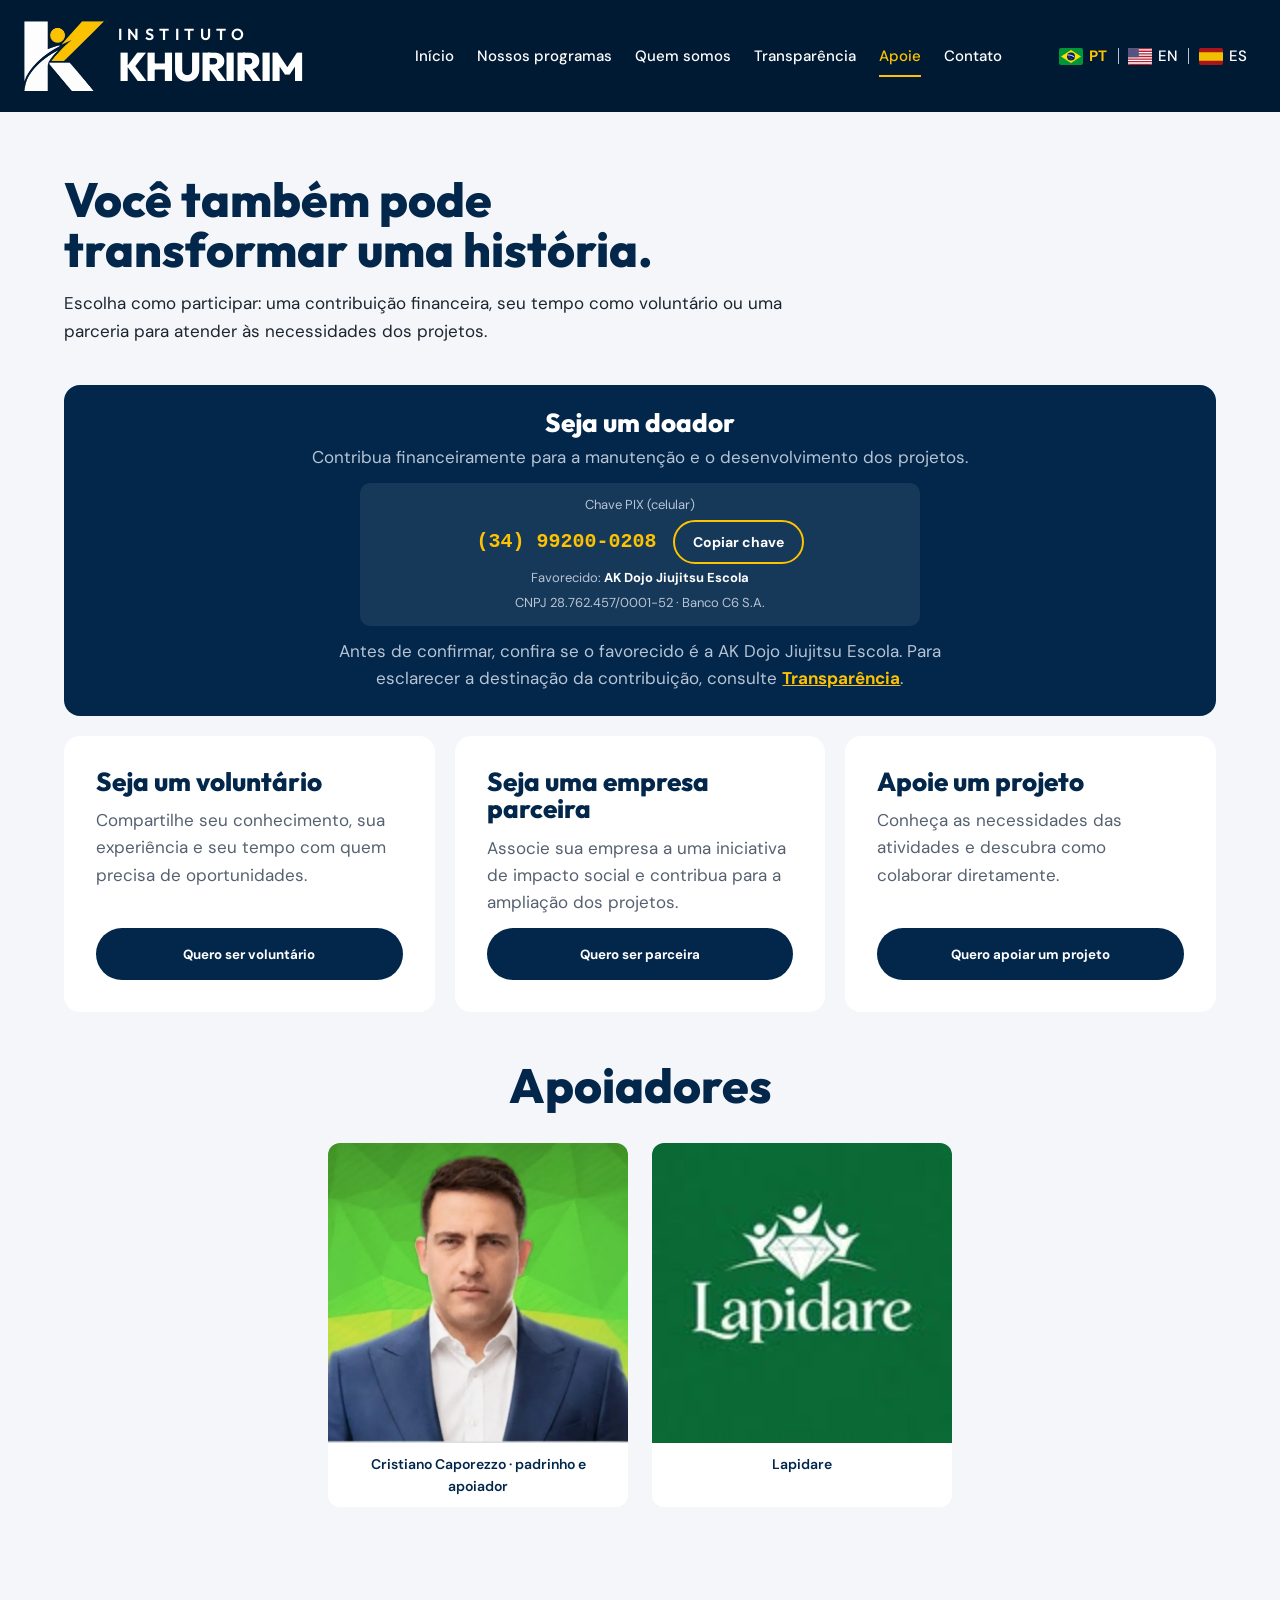
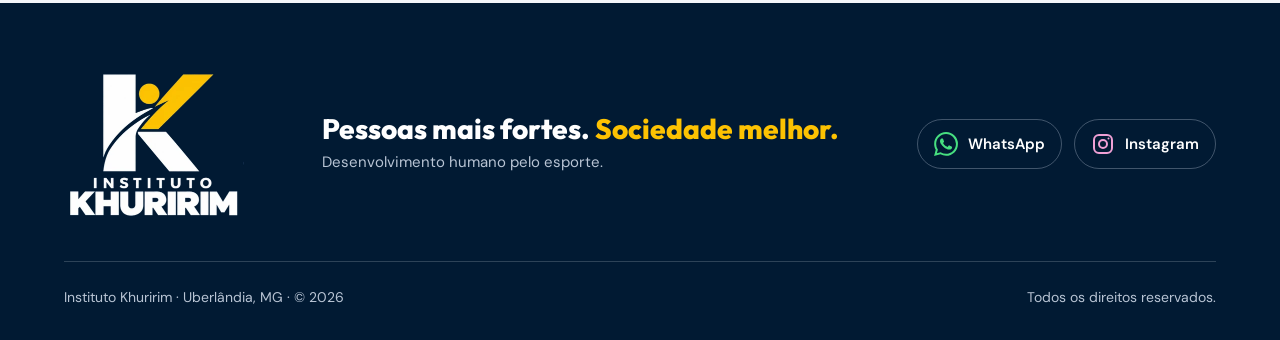
==== apoie/index.html @ 694d29f5 "feat: implementa paginas aprovadas e simplifica previa local" ====
<!doctype html>
<html lang="pt-BR" data-site-page="apoie">
<head>
  <meta charset="utf-8">
  <meta name="viewport" content="width=device-width, initial-scale=1, viewport-fit=cover, interactive-widget=resizes-content">
  <meta name="theme-color" content="#001e3c">
  <base href="../">
  <title>Apoie — Instituto Khuririm</title>
  <meta name="description" content="Instituto Khuririm: esporte, educação e acolhimento em Uberlândia, MG." data-i18n-content="meta.description">
  <link rel="canonical" href="https://institutokhuririm.com.br/apoie/">
  <meta property="og:type" content="website">
  <meta property="og:site_name" content="Instituto Khuririm">
  <meta property="og:locale" content="pt_BR">
  <meta property="og:url" content="https://institutokhuririm.com.br/apoie/">
  <meta property="og:title" content="Apoie — Instituto Khuririm">
  <meta property="og:description" content="Esporte, educação e desenvolvimento socioemocional para crianças e adolescentes em Uberlândia-MG.">
  <meta property="og:image" content="https://institutokhuririm.com.br/assets/img/brand/og-image.jpg">
  <meta property="og:image:width" content="1200">
  <meta property="og:image:height" content="630">
  <meta property="og:image:alt" content="Professores e alunos graduados do Instituto Khuririm no tatame">
  <meta name="twitter:card" content="summary_large_image">
  <link rel="icon" href="assets/img/brand/favicon.png" type="image/png">
  <link rel="apple-touch-icon" href="assets/img/brand/apple-touch-icon.png">
  <link rel="preload" href="assets/fonts/outfit.woff2" as="font" type="font/woff2" crossorigin>
  <link rel="preload" href="assets/fonts/dm-sans.woff2" as="font" type="font/woff2" crossorigin>
  <link rel="stylesheet" href="assets/css/base.css">
  <link rel="stylesheet" href="assets/css/layout.css">
  <link rel="stylesheet" href="assets/css/components.css">
  <link rel="stylesheet" href="assets/css/sections.css">
  <link rel="stylesheet" href="assets/css/hero.css">
  <link rel="stylesheet" href="assets/css/pages.css">
</head>
<body>
  <a class="skip-link" href="./apoie/#conteudo" data-i18n="text002">Pular para o conteúdo</a>
  <header class="site-header">
    <div class="container header-inner">
      <a href="./" class="brand">
        <span class="brand-symbol" aria-hidden="true">
          <img src="assets/img/brand/logo-completa.png" alt="" width="510" height="435">
        </span>
        <span class="brand-text"><span class="brand-small">INSTITUTO</span> <span class="brand-big">KHURIRIM</span></span>
      </a>
      <div class="language-switch" role="group" aria-label="Idioma" data-i18n-aria-label="language.label">
        <button type="button" data-language="pt" lang="pt" aria-label="Português" aria-pressed="true">
          <img class="language-flag" src="assets/img/flags/br.svg" alt="" width="24" height="17" aria-hidden="true">
          <span>PT</span>
        </button>
        <button type="button" data-language="en" lang="en" aria-label="English" aria-pressed="false">
          <img class="language-flag" src="assets/img/flags/us.svg" alt="" width="24" height="17" aria-hidden="true">
          <span>EN</span>
        </button>
        <button type="button" data-language="es" lang="es" aria-label="Español" aria-pressed="false">
          <img class="language-flag" src="assets/img/flags/es.svg" alt="" width="24" height="17" aria-hidden="true">
          <span>ES</span>
        </button>
      </div>
      <button type="button" class="menu-toggle" aria-expanded="false" aria-controls="menu" aria-label="Abrir menu">
        <span></span><span></span><span></span>
      </button>
      <nav id="menu" class="nav" aria-label="Principal" data-i18n-aria-label="accessibility.1">
        <a href="./" data-i18n="text005">Início</a>
        <a href="./programas/" data-i18n="text007">Nossos programas</a>
        <a href="./quem-somos/" data-i18n="text006">Quem somos</a>
        <a href="./transparencia/" data-i18n="text008">Transparência</a>
        <a href="./apoie/" data-i18n="text009">Apoie</a>
        <a href="./#contato" data-i18n="text010">Contato</a>
      </nav>
    </div>
  </header>
  <main id="conteudo" class="preview-page preview-page-apoie">
    <section id="apoie" class="section section-mist">
      <div class="container">
        <header class="section-head">
          <h1 data-i18n="text142">Você também pode transformar uma história.</h1>
          <p data-i18n="text145">Escolha como participar: uma contribuição financeira, seu tempo como voluntário ou uma parceria para atender às necessidades dos projetos.</p>
        </header>
        <div class="support">
          <article class="support-card support-card-dark">
            <h3 data-i18n="text146">Seja um doador</h3>
            <p data-i18n="text147">Contribua financeiramente para a manutenção e o desenvolvimento dos projetos.</p>
            <div class="pix">
              <span data-i18n="text148">Chave PIX (celular)</span>
              <div class="pix-copy-row">
                <strong id="pix-key-apoie" class="pix-key">(34) 99200-0208</strong>
                <button type="button" class="copy-btn" data-copy="#pix-key-apoie" data-copy-value="+5534992000208" data-i18n="text150">Copiar chave</button>
              </div>
              <span><span data-i18n="text151">Favorecido:</span> <strong>AK Dojo Jiujitsu Escola</strong></span>
              <span>CNPJ 28.762.457/0001-52 · Banco C6 S.A.</span>
            </div>
            <p class="support-note"><span data-i18n="text154">Antes de confirmar, confira se o favorecido é a AK Dojo Jiujitsu Escola. Para esclarecer a destinação da contribuição, consulte</span> <a href="./transparencia/" data-i18n="text155">Transparência</a>.</p>
          </article>
          <article class="support-card">
            <h3 data-i18n="text157">Seja um voluntário</h3>
            <p data-i18n="text158">Compartilhe seu conhecimento, sua experiência e seu tempo com quem precisa de oportunidades.</p>
            <button class="btn btn-navy" type="button" data-interest="voluntario" data-i18n="text159">Quero ser voluntário</button>
          </article>
          <article class="support-card">
            <h3 data-i18n="text160">Seja uma empresa parceira</h3>
            <p data-i18n="text161">Associe sua empresa a uma iniciativa de impacto social e contribua para a ampliação dos projetos.</p>
            <button class="btn btn-navy" type="button" data-interest="empresa" data-i18n="text162">Quero ser parceira</button>
          </article>
          <article class="support-card">
            <h3 data-i18n="text163">Apoie um projeto</h3>
            <p data-i18n="text164">Conheça as necessidades das atividades e descubra como colaborar diretamente.</p>
            <button class="btn btn-navy" type="button" data-interest="projeto" data-i18n="text165">Quero apoiar um projeto</button>
          </article>
        </div>

        <section class="sponsors" id="apoiadores" aria-labelledby="supporters-title">
          <header class="section-head sponsors-heading">
            <h2 id="supporters-title" data-i18n="text166">Apoiadores</h2>
          </header>
          <div class="sponsors-carousel sponsors-static" role="region" aria-label="Apoiadores" data-i18n-aria-label="sponsors.carousel">
            <button class="sponsors-arrow" type="button" data-sponsors-direction="-1" aria-label="Apoiadores anteriores" data-i18n-aria-label="sponsors.previous">
              <svg viewBox="0 0 24 24" width="24" height="24" fill="none" stroke="currentColor" stroke-width="2" stroke-linecap="round" stroke-linejoin="round" aria-hidden="true"><path d="m15 18-6-6 6-6"></path></svg>
            </button>
            <div class="sponsors-grid" id="sponsors-track">
              <figure class="sponsor-card sponsor-slide"><img src="assets/img/sponsors/cristiano-caporezzo.webp" alt="Cristiano Caporezzo" width="350" height="350" loading="lazy"><figcaption><span data-i18n="text167">Cristiano Caporezzo · padrinho e apoiador</span><a class="sponsor-profile" href="https://www.instagram.com/caporezzodm/" target="_blank" rel="noopener noreferrer" aria-label="Instagram · Cristiano Caporezzo" title="Instagram · @caporezzodm"></a></figcaption></figure>
              <figure class="sponsor-card sponsor-slide"><img src="assets/img/sponsors/lapidare.jpg" alt="Lapidare" width="150" height="150" loading="lazy"><figcaption>Lapidare<a class="sponsor-profile" href="https://www.instagram.com/lapidareproject/" target="_blank" rel="noopener noreferrer" aria-label="Instagram · Lapidare" title="Instagram · @lapidareproject"></a></figcaption></figure>
            </div>
            <button class="sponsors-arrow" type="button" data-sponsors-direction="1" aria-label="Próximos apoiadores" data-i18n-aria-label="sponsors.next">
              <svg viewBox="0 0 24 24" width="24" height="24" fill="none" stroke="currentColor" stroke-width="2" stroke-linecap="round" stroke-linejoin="round" aria-hidden="true"><path d="m9 18 6-6-6-6"></path></svg>
            </button>
          </div>
        </section>
      </div>
    </section>
  </main>

<dialog class="preview-interest-dialog" id="preview-interest-dialog" aria-labelledby="preview-interest-title">
  <button class="preview-dialog-close" type="button" data-dialog-close aria-label="Fechar" data-i18n-aria-label="preview.form.close">×</button>
  <div class="preview-dialog-content">
    <p class="preview-form-eyebrow" data-i18n="preview.form.eyebrow">PARTICIPE DESSA TRANSFORMAÇÃO</p>
    <h2 id="preview-interest-title" data-i18n="preview.form.title">Como você quer fazer a diferença?</h2>
    <p class="preview-form-description" data-i18n="preview.form.description">Preencha seus dados e nossa equipe entrará em contato.</p>
    <form id="preview-interest-form" novalidate>
      <fieldset class="preview-interest-choices">
        <legend data-i18n="preview.form.choiceLabel">Quero participar como</legend>
        <label><input type="radio" name="interest" value="voluntario" required><span data-i18n="preview.form.volunteer">Voluntário</span></label>
        <label><input type="radio" name="interest" value="empresa"><span data-i18n="preview.form.company">Empresa parceira</span></label>
        <label><input type="radio" name="interest" value="projeto"><span data-i18n="preview.form.project">Apoiador de projeto</span></label>
      </fieldset>
      <p class="preview-interest-context" id="preview-interest-context" aria-live="polite"></p>
      <div class="preview-field"><label for="preview-name" data-i18n="preview.form.name">Nome completo</label><input id="preview-name" name="name" type="text" autocomplete="name" required maxlength="120" aria-describedby="preview-name-error"><small id="preview-name-error" class="preview-field-error"></small></div>
      <div class="preview-field-row">
        <div class="preview-field"><label for="preview-email" data-i18n="preview.form.email">E-mail</label><input id="preview-email" name="email" type="email" autocomplete="email" required maxlength="160" aria-describedby="preview-email-error"><small id="preview-email-error" class="preview-field-error"></small></div>
        <div class="preview-field"><label for="preview-phone" data-i18n="preview.form.phone">Telefone / WhatsApp</label><input id="preview-phone" name="phone" type="tel" autocomplete="tel" inputmode="tel" maxlength="24" placeholder="(34) 99999-9999"></div>
      </div>
      <div class="preview-field"><label for="preview-message" data-i18n="preview.form.message">Conte como gostaria de ajudar</label><textarea id="preview-message" name="message" rows="4" maxlength="1500" data-i18n-placeholder="preview.form.messagePlaceholder" placeholder="Fale um pouco sobre você e como gostaria de contribuir..."></textarea></div>
      <label class="preview-consent"><input id="preview-consent" name="consent" type="checkbox" required aria-describedby="preview-consent-error"><span data-i18n="preview.form.consent">Autorizo o Instituto Khuririm a usar meus dados exclusivamente para responder a este contato.</span></label>
      <small id="preview-consent-error" class="preview-field-error"></small>
      <button class="preview-submit" type="submit" data-i18n="preview.form.submit">Simular envio</button>
      <p class="preview-simulation-note" data-i18n="preview.form.simulation">Prévia demonstrativa: os dados preenchidos não são enviados nem armazenados.</p>
    </form>
    <div class="preview-form-result" id="preview-form-result" hidden role="status" aria-live="polite"><h3 data-i18n="preview.form.successTitle">Simulação concluída</h3><p data-i18n="preview.form.successBody">O formulário foi validado. Nesta prévia nenhum dado foi enviado ou armazenado.</p><button class="btn btn-navy" type="button" data-dialog-close data-i18n="preview.form.close">Fechar</button></div>
    <p class="preview-form-direct"><span data-i18n="preview.form.direct">Prefere falar diretamente?</span> <a href="https://wa.me/5534992000208?text=Ol%C3%A1%21%20Quero%20apoiar%20o%20Instituto%20Khuririm." target="_blank" rel="noopener" data-i18n="preview.form.directAction">Conversar pelo WhatsApp</a></p>
  </div>
</dialog>

  <footer class="site-footer">
    <div class="container">
      <div class="footer-top">
        <img src="assets/img/brand/logo-completa.webp" alt="Instituto Khuririm" width="180" height="154" loading="lazy">
        <div>
          <p class="footer-slogan"><span data-i18n="text177">Pessoas mais fortes.</span> <span class="hl" data-i18n="text178">Sociedade melhor.</span></p>
          <p class="footer-sub" data-i18n="text179">Desenvolvimento humano pelo esporte.</p>
        </div>
        <div class="footer-social">
          <a class="footer-social-link footer-social-whatsapp" href="https://wa.me/5534992000208?text=Ol%C3%A1%21%20Vim%20pelo%20site%20do%20Instituto%20Khuririm." target="_blank" rel="noopener" aria-label="Falar com o Instituto Khuririm no WhatsApp" data-i18n-aria-label="accessibility.11">
            <svg viewBox="0 0 24 24" width="30" height="30" aria-hidden="true" focusable="false"><path fill="currentColor" d="M17.472 14.382c-.297-.149-1.758-.867-2.03-.967-.273-.099-.471-.148-.67.15-.197.297-.767.966-.94 1.164-.173.199-.347.223-.644.075-.297-.15-1.255-.463-2.39-1.475-.883-.788-1.48-1.761-1.653-2.059-.173-.297-.018-.458.13-.606.134-.133.298-.347.446-.52.149-.174.198-.298.298-.497.099-.198.05-.371-.025-.52-.075-.149-.669-1.612-.916-2.207-.242-.579-.487-.5-.669-.51-.173-.008-.371-.01-.57-.01-.198 0-.52.074-.792.372-.272.297-1.04 1.016-1.04 2.479 0 1.462 1.065 2.875 1.213 3.074.149.198 2.096 3.2 5.077 4.487.709.306 1.262.489 1.694.625.712.227 1.36.195 1.871.118.571-.085 1.758-.719 2.006-1.413.248-.694.248-1.289.173-1.413-.074-.124-.272-.198-.57-.347m-5.421 7.403h-.004a9.87 9.87 0 01-5.031-1.378l-.361-.214-3.741.982.998-3.648-.235-.374a9.86 9.86 0 01-1.51-5.26c.001-5.45 4.436-9.884 9.888-9.884 2.64 0 5.122 1.03 6.988 2.898a9.825 9.825 0 012.893 6.994c-.003 5.45-4.437 9.884-9.885 9.884m8.413-18.297A11.815 11.815 0 0012.05 0C5.495 0 .16 5.335.157 11.892c0 2.096.547 4.142 1.588 5.945L.057 24l6.305-1.654a11.882 11.882 0 005.683 1.448h.005c6.554 0 11.89-5.335 11.893-11.893a11.821 11.821 0 00-3.48-8.413Z"></path></svg>
            <span>WhatsApp</span>
          </a>
          <a class="footer-social-link footer-social-instagram" href="https://www.instagram.com/institutokhuririm/" target="_blank" rel="noopener" aria-label="Visitar o Instagram do Instituto Khuririm" data-i18n-aria-label="accessibility.12">
            <svg viewBox="0 0 24 24" width="30" height="30" fill="none" stroke="currentColor" stroke-width="2" aria-hidden="true" focusable="false">
              <rect x="3" y="3" width="18" height="18" rx="5"></rect>
              <circle cx="12" cy="12" r="4"></circle>
              <circle cx="17.5" cy="6.5" r="1" fill="currentColor" stroke="none"></circle>
            </svg>
            <span>Instagram</span>
          </a>
        </div>
      </div>
      <div class="footer-bottom">
        <span><span data-i18n="text180">Instituto Khuririm · Uberlândia, MG · ©</span> <span id="ano">2026</span></span>
        <span data-i18n="footer.rights">Todos os direitos reservados.</span>
      </div>
    </div>
  </footer>
  <a class="back-to-top" href="./apoie/#conteudo" aria-label="Voltar ao topo" data-i18n-aria-label="navigation.backToTop" hidden><svg viewBox="0 0 24 24" width="26" height="26" fill="none" stroke="currentColor" stroke-width="2" stroke-linecap="round" stroke-linejoin="round" aria-hidden="true"><path d="m6 12 6-6 6 6M12 6v14"/></svg></a>
  <script src="assets/js/i18n.js" defer></script>
  <script src="assets/js/components/navigation.js" defer></script>
  <script src="assets/js/components/clipboard.js" defer></script>
  <script src="assets/js/components/carousels.js" defer></script>
  <script src="assets/js/components/lightbox.js" defer></script>
  <script src="assets/js/components/animations.js" defer></script>
  <script src="assets/js/components/hero-photos.js" defer></script>
  <script src="assets/js/main.js" defer></script>
  <script src="assets/js/pages.js" defer></script>
</body>
</html>
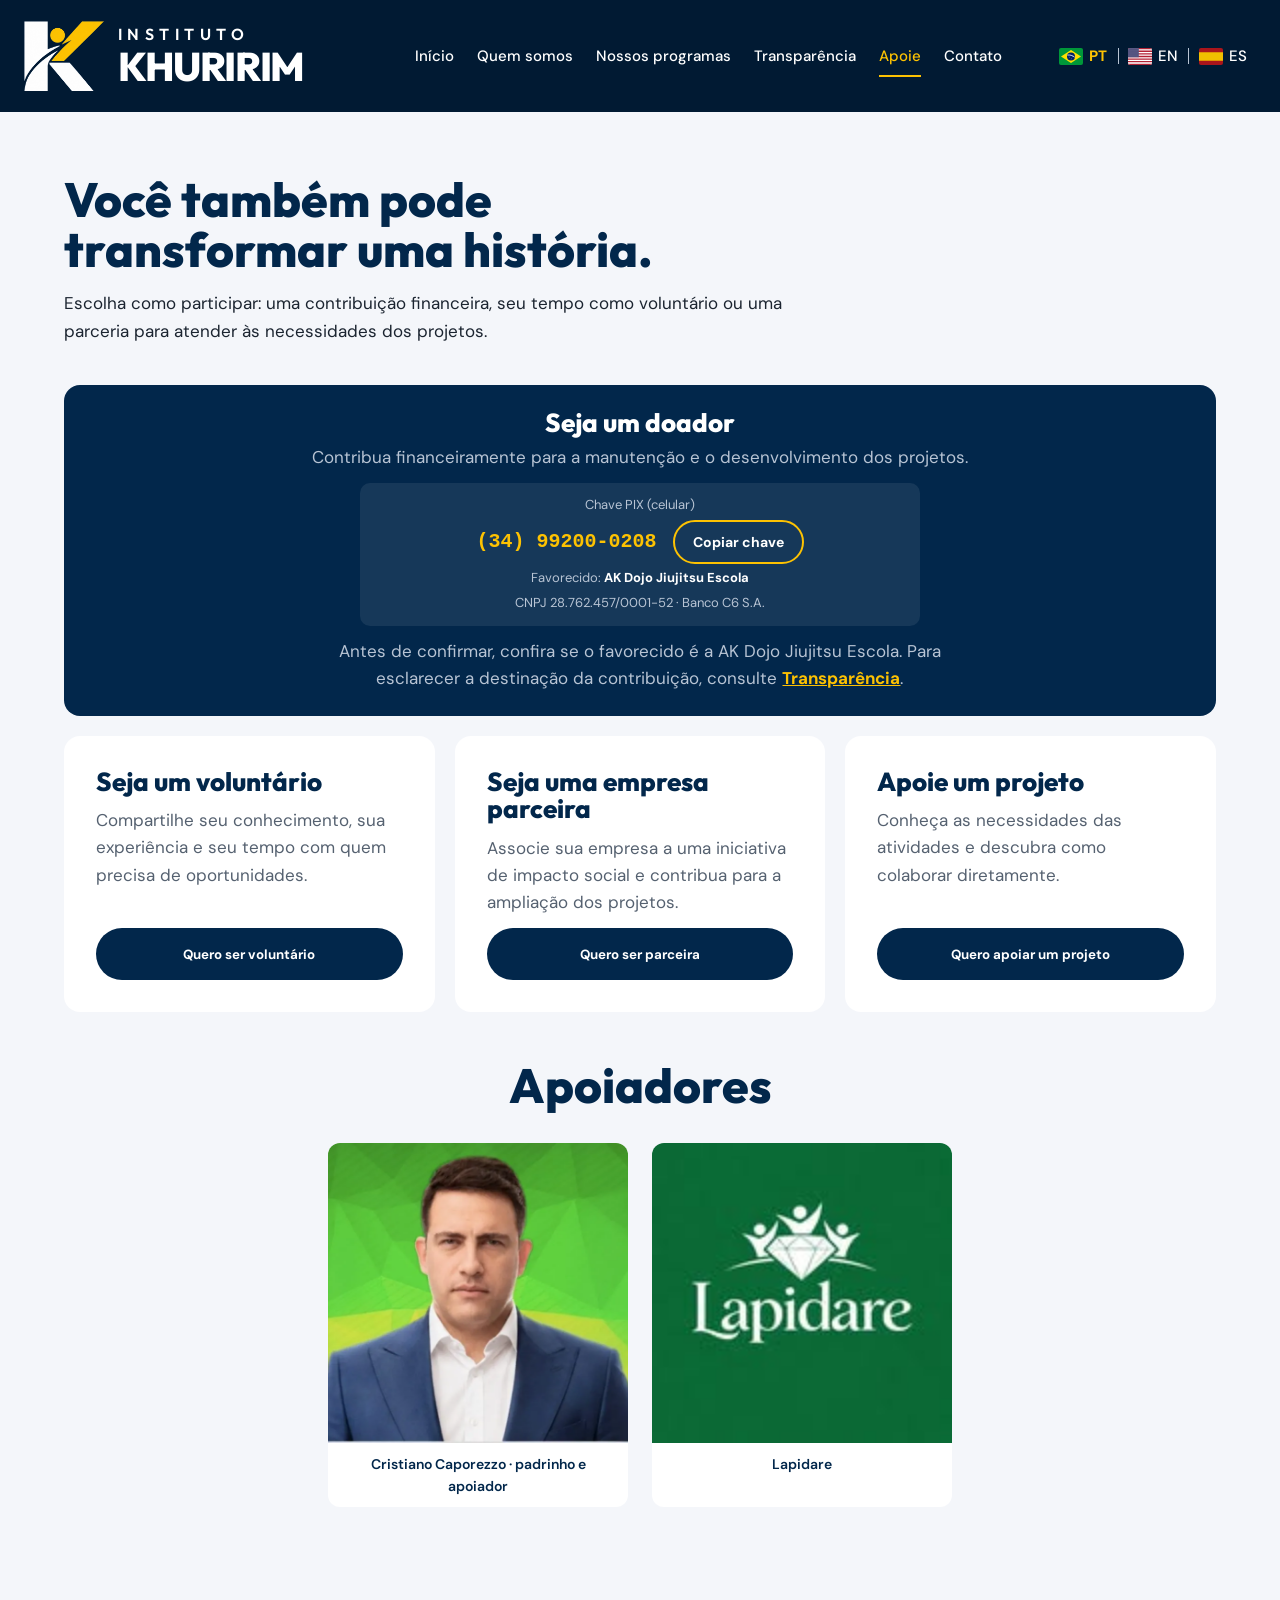
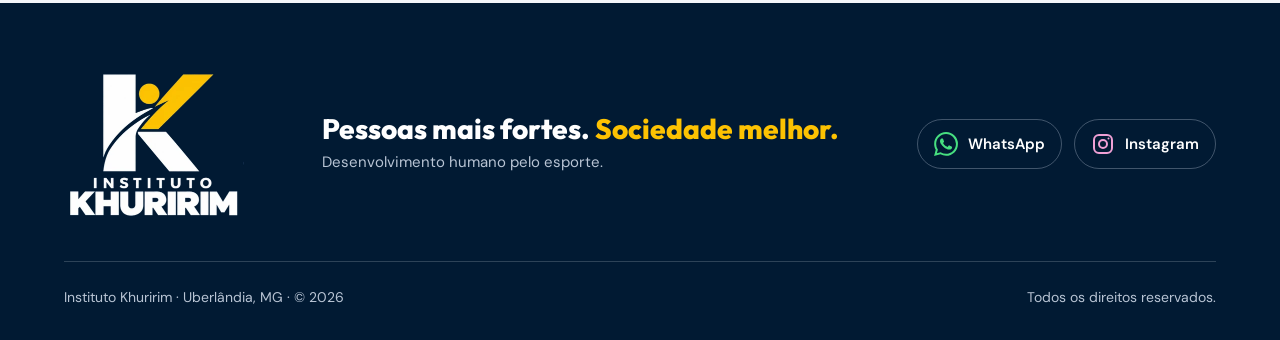
==== commit 80afced4: "fix: reposiciona quem somos no menu principal" ====
--- a/apoie/index.html
+++ b/apoie/index.html
@@ -59,8 +59,8 @@
       </button>
       <nav id="menu" class="nav" aria-label="Principal" data-i18n-aria-label="accessibility.1">
         <a href="./" data-i18n="text005">Início</a>
+        <a href="./quem-somos/" data-i18n="text006">Quem somos</a>
         <a href="./programas/" data-i18n="text007">Nossos programas</a>
-        <a href="./quem-somos/" data-i18n="text006">Quem somos</a>
         <a href="./transparencia/" data-i18n="text008">Transparência</a>
         <a href="./apoie/" data-i18n="text009">Apoie</a>
         <a href="./#contato" data-i18n="text010">Contato</a>
